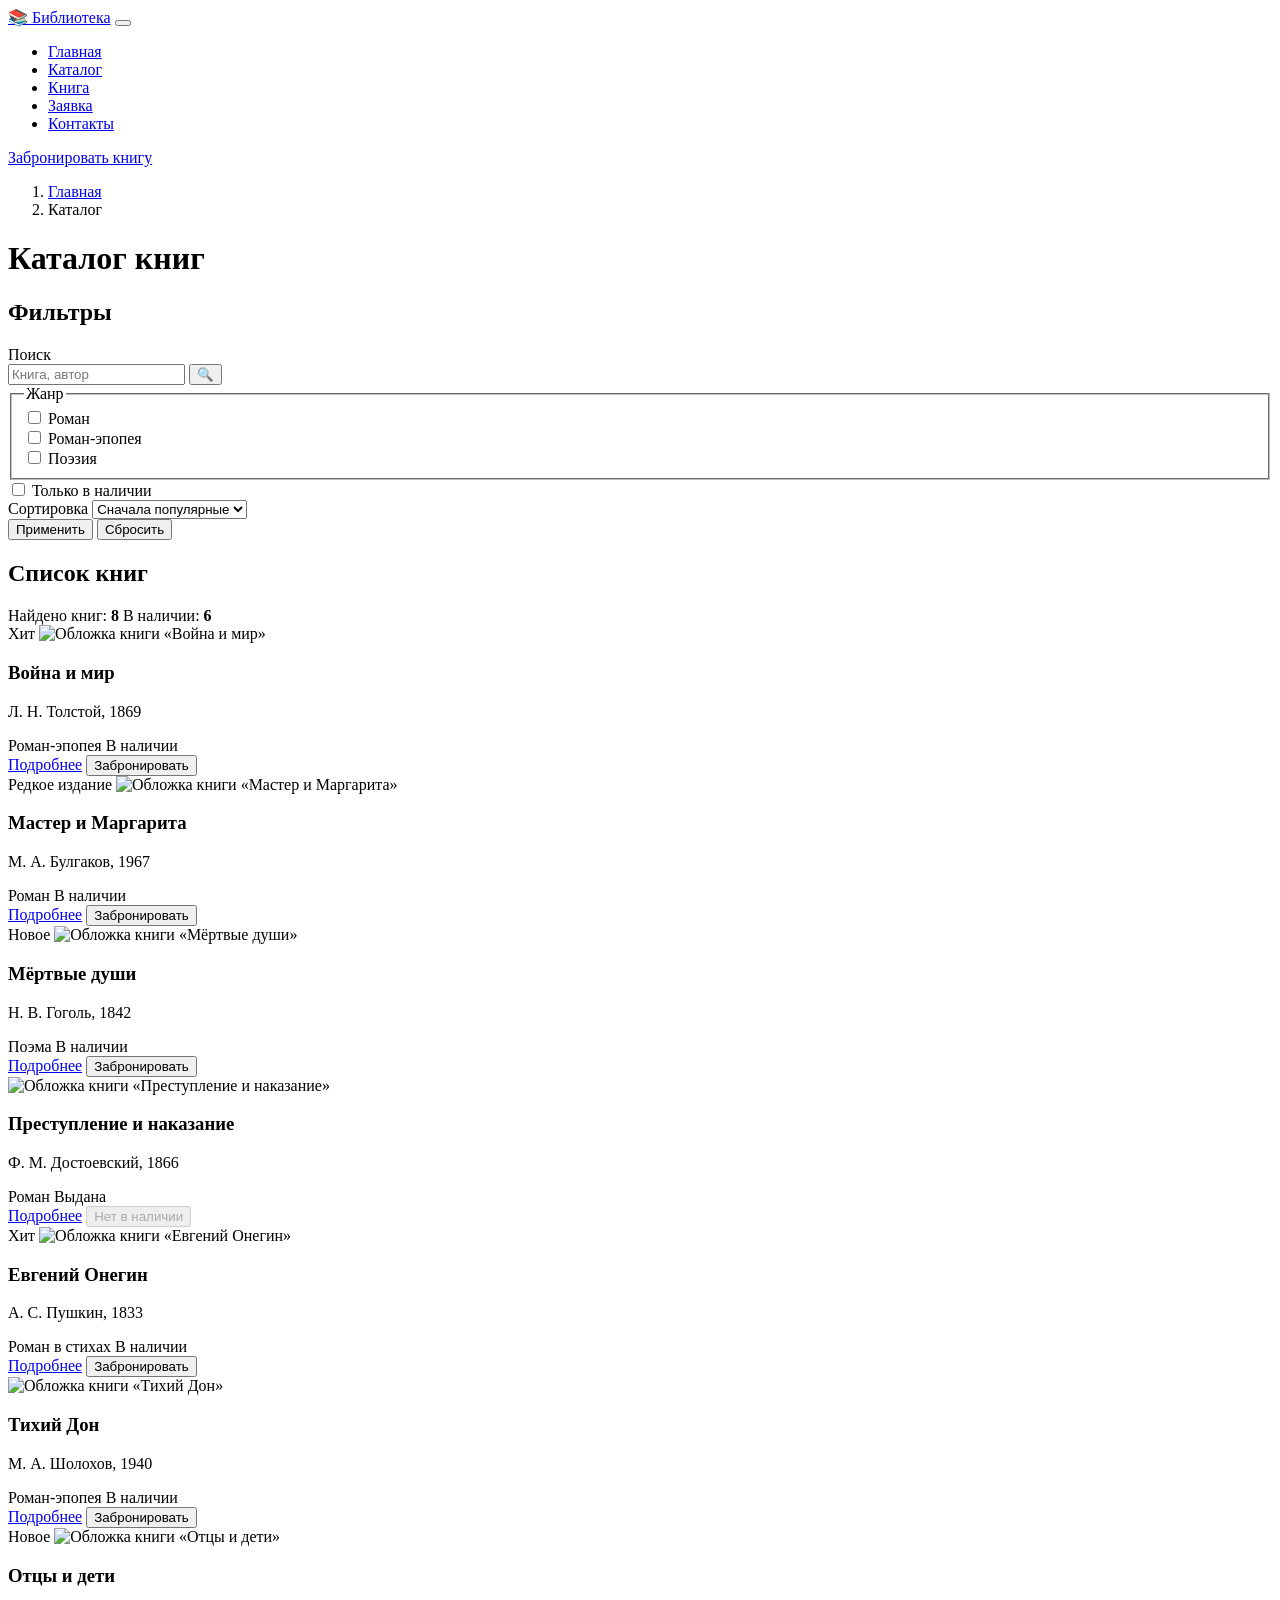
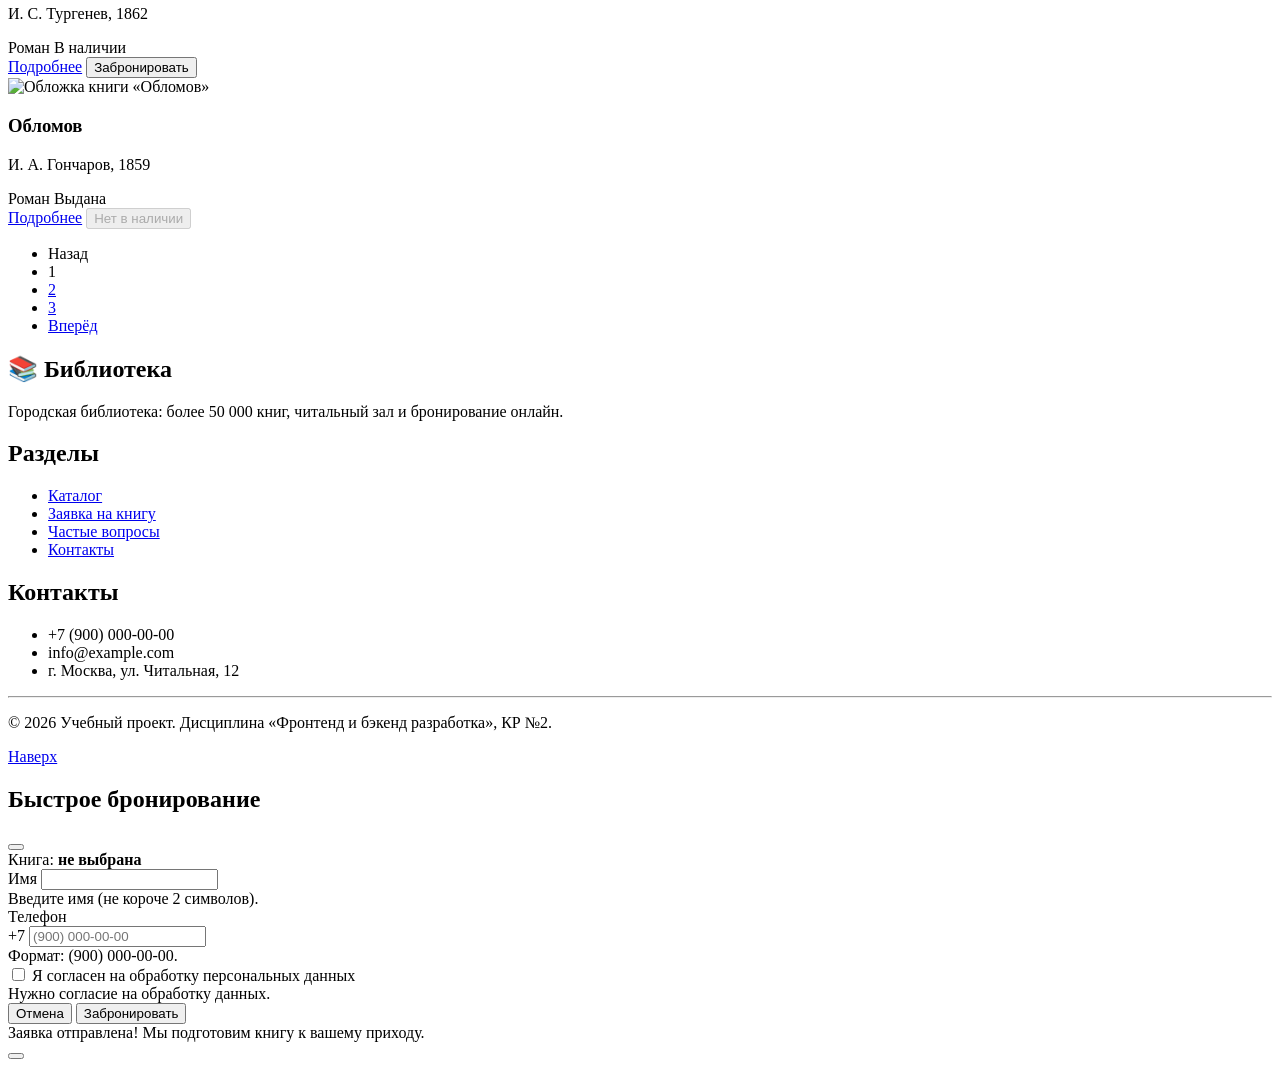
==== catalog.html @ 8d8e5b54 "feat: add catalog with filters, cards and pagination" ====
<!DOCTYPE html>
<html lang="ru">
<head>
  <meta charset="UTF-8">
  <meta name="viewport" content="width=device-width, initial-scale=1.0">
  <meta name="description" content="Каталог книг городской библиотеки: поиск, фильтры по жанру и наличию, бронирование.">
  <title>Каталог книг — Городская библиотека</title>

  <!-- Bootstrap подключён локально из папки vendor/, затем наш custom.css -->
  <link rel="stylesheet" href="vendor/bootstrap/css/bootstrap.min.css">
  <link rel="stylesheet" href="css/custom.css">
</head>
<body class="d-flex flex-column min-vh-100">
  <header class="site-header sticky-top">
    <nav class="navbar navbar-expand-lg" aria-label="Основная навигация">
      <div class="container">
        <a class="navbar-brand fw-bold" href="index.html">📚 Библиотека</a>

        <button class="navbar-toggler" type="button" data-bs-toggle="collapse" data-bs-target="#main-nav"
                aria-controls="main-nav" aria-expanded="false" aria-label="Открыть меню">
          <span class="navbar-toggler-icon"></span>
        </button>

        <div class="collapse navbar-collapse" id="main-nav">
          <ul class="navbar-nav ms-auto mb-2 mb-lg-0">
            <li class="nav-item"><a class="nav-link" href="index.html">Главная</a></li>
            <li class="nav-item"><a class="nav-link active" aria-current="page" href="catalog.html">Каталог</a></li>
            <li class="nav-item"><a class="nav-link" href="product.html">Книга</a></li>
            <li class="nav-item"><a class="nav-link" href="order.html">Заявка</a></li>
            <li class="nav-item"><a class="nav-link" href="contacts.html">Контакты</a></li>
          </ul>
          <a class="btn btn-primary ms-lg-3" href="order.html">Забронировать книгу</a>
        </div>
      </div>
    </nav>
  </header>

  <main class="container py-4 flex-grow-1">
    <nav aria-label="Хлебные крошки">
      <ol class="breadcrumb">
        <li class="breadcrumb-item"><a href="index.html">Главная</a></li>
        <li class="breadcrumb-item active" aria-current="page">Каталог</li>
      </ol>
    </nav>

    <h1 class="mb-4">Каталог книг</h1>

    <div class="row g-4">
      <aside class="col-12 col-lg-3">
        <div class="card catalog-filters">
          <div class="card-body">
            <h2 class="h5">Фильтры</h2>
            <form action="#" method="get">
              <label class="form-label" for="search">Поиск</label>
              <div class="input-group mb-3">
                <input class="form-control" id="search" name="q" type="search" placeholder="Книга, автор">
                <button class="btn btn-primary" type="submit" aria-label="Найти">🔍</button>
              </div>

              <fieldset class="mb-3">
                <legend class="fs-6 fw-semibold">Жанр</legend>
                <div class="form-check">
                  <input class="form-check-input" id="genre-novel" type="checkbox" name="genre" value="novel">
                  <label class="form-check-label" for="genre-novel">Роман</label>
                </div>
                <div class="form-check">
                  <input class="form-check-input" id="genre-epic" type="checkbox" name="genre" value="epic">
                  <label class="form-check-label" for="genre-epic">Роман-эпопея</label>
                </div>
                <div class="form-check">
                  <input class="form-check-input" id="genre-poetry" type="checkbox" name="genre" value="poetry">
                  <label class="form-check-label" for="genre-poetry">Поэзия</label>
                </div>
              </fieldset>

              <div class="form-check form-switch mb-3">
                <input class="form-check-input" id="in-stock" type="checkbox" role="switch" name="in-stock">
                <label class="form-check-label" for="in-stock">Только в наличии</label>
              </div>

              <label class="form-label" for="sort">Сортировка</label>
              <select class="form-select mb-3" id="sort" name="sort">
                <option value="popular">Сначала популярные</option>
                <option value="title">По названию</option>
                <option value="year">По году издания</option>
              </select>

              <div class="d-grid gap-2">
                <button class="btn btn-primary" type="submit">Применить</button>
                <button class="btn btn-outline-secondary" type="reset">Сбросить</button>
              </div>
            </form>
          </div>
        </div>
      </aside>

      <section class="col-12 col-lg-9" aria-labelledby="list-title">
        <h2 class="visually-hidden" id="list-title">Список книг</h2>
        <div class="alert alert-info d-flex justify-content-between flex-wrap gap-2" role="status">
          <span>Найдено книг: <strong>8</strong></span>
          <span>В наличии: <strong>6</strong></span>
        </div>

        <div class="row row-cols-2 row-cols-xl-3 g-3 g-md-4">
          <div class="col">
            <article class="card book-card h-100">
            <span class="badge text-bg-primary position-absolute top-0 start-0 m-2">Хит</span>
              <img class="card-img-top book-card__cover" src="images/tolstoy-war-and-peace.svg" alt="Обложка книги «Война и мир»" width="300" height="400" loading="lazy">
              <div class="card-body">
                <h3 class="card-title h5">Война и мир</h3>
                <p class="card-text text-body-secondary mb-2">Л. Н. Толстой, 1869</p>
                <span class="badge rounded-pill text-bg-light border">Роман-эпопея</span>
                <span class="badge rounded-pill text-bg-success">В наличии</span>
              </div>
              <div class="card-footer bg-transparent border-0 d-flex flex-wrap gap-2 pb-3">
                <a class="btn btn-outline-primary btn-sm" href="product.html">Подробнее</a>
                <button class="btn btn-primary btn-sm" type="button" data-bs-toggle="modal" data-bs-target="#order-modal" data-book="Война и мир">Забронировать</button>
              </div>
            </article>
          </div>

          <div class="col">
            <article class="card book-card book-card--rare h-100">
            <span class="badge text-bg-dark position-absolute top-0 start-0 m-2">Редкое издание</span>
              <img class="card-img-top book-card__cover" src="images/bulgakov-master.svg" alt="Обложка книги «Мастер и Маргарита»" width="300" height="400" loading="lazy">
              <div class="card-body">
                <h3 class="card-title h5">Мастер и Маргарита</h3>
                <p class="card-text text-body-secondary mb-2">М. А. Булгаков, 1967</p>
                <span class="badge rounded-pill text-bg-light border">Роман</span>
                <span class="badge rounded-pill text-bg-success">В наличии</span>
              </div>
              <div class="card-footer bg-transparent border-0 d-flex flex-wrap gap-2 pb-3">
                <a class="btn btn-outline-primary btn-sm" href="product.html">Подробнее</a>
                <button class="btn btn-primary btn-sm" type="button" data-bs-toggle="modal" data-bs-target="#order-modal" data-book="Мастер и Маргарита">Забронировать</button>
              </div>
            </article>
          </div>

          <div class="col">
            <article class="card book-card h-100">
            <span class="badge text-bg-success position-absolute top-0 start-0 m-2">Новое</span>
              <img class="card-img-top book-card__cover" src="images/gogol-dead-souls.svg" alt="Обложка книги «Мёртвые души»" width="300" height="400" loading="lazy">
              <div class="card-body">
                <h3 class="card-title h5">Мёртвые души</h3>
                <p class="card-text text-body-secondary mb-2">Н. В. Гоголь, 1842</p>
                <span class="badge rounded-pill text-bg-light border">Поэма</span>
                <span class="badge rounded-pill text-bg-success">В наличии</span>
              </div>
              <div class="card-footer bg-transparent border-0 d-flex flex-wrap gap-2 pb-3">
                <a class="btn btn-outline-primary btn-sm" href="product.html">Подробнее</a>
                <button class="btn btn-primary btn-sm" type="button" data-bs-toggle="modal" data-bs-target="#order-modal" data-book="Мёртвые души">Забронировать</button>
              </div>
            </article>
          </div>

          <div class="col">
            <article class="card book-card book-card--unavailable h-100">
              <img class="card-img-top book-card__cover" src="images/dostoevsky-crime.svg" alt="Обложка книги «Преступление и наказание»" width="300" height="400" loading="lazy">
              <div class="card-body">
                <h3 class="card-title h5">Преступление и наказание</h3>
                <p class="card-text text-body-secondary mb-2">Ф. М. Достоевский, 1866</p>
                <span class="badge rounded-pill text-bg-light border">Роман</span>
                <span class="badge rounded-pill text-bg-secondary">Выдана</span>
              </div>
              <div class="card-footer bg-transparent border-0 d-flex flex-wrap gap-2 pb-3">
                <a class="btn btn-outline-primary btn-sm" href="product.html">Подробнее</a>
                <button class="btn btn-primary btn-sm" type="button" disabled>Нет в наличии</button>
              </div>
            </article>
          </div>

          <div class="col">
            <article class="card book-card h-100">
            <span class="badge text-bg-primary position-absolute top-0 start-0 m-2">Хит</span>
              <img class="card-img-top book-card__cover" src="images/pushkin-onegin.svg" alt="Обложка книги «Евгений Онегин»" width="300" height="400" loading="lazy">
              <div class="card-body">
                <h3 class="card-title h5">Евгений Онегин</h3>
                <p class="card-text text-body-secondary mb-2">А. С. Пушкин, 1833</p>
                <span class="badge rounded-pill text-bg-light border">Роман в стихах</span>
                <span class="badge rounded-pill text-bg-success">В наличии</span>
              </div>
              <div class="card-footer bg-transparent border-0 d-flex flex-wrap gap-2 pb-3">
                <a class="btn btn-outline-primary btn-sm" href="product.html">Подробнее</a>
                <button class="btn btn-primary btn-sm" type="button" data-bs-toggle="modal" data-bs-target="#order-modal" data-book="Евгений Онегин">Забронировать</button>
              </div>
            </article>
          </div>

          <div class="col">
            <article class="card book-card h-100">
              <img class="card-img-top book-card__cover" src="images/sholokhov-don.svg" alt="Обложка книги «Тихий Дон»" width="300" height="400" loading="lazy">
              <div class="card-body">
                <h3 class="card-title h5">Тихий Дон</h3>
                <p class="card-text text-body-secondary mb-2">М. А. Шолохов, 1940</p>
                <span class="badge rounded-pill text-bg-light border">Роман-эпопея</span>
                <span class="badge rounded-pill text-bg-success">В наличии</span>
              </div>
              <div class="card-footer bg-transparent border-0 d-flex flex-wrap gap-2 pb-3">
                <a class="btn btn-outline-primary btn-sm" href="product.html">Подробнее</a>
                <button class="btn btn-primary btn-sm" type="button" data-bs-toggle="modal" data-bs-target="#order-modal" data-book="Тихий Дон">Забронировать</button>
              </div>
            </article>
          </div>

          <div class="col">
            <article class="card book-card h-100">
            <span class="badge text-bg-success position-absolute top-0 start-0 m-2">Новое</span>
              <img class="card-img-top book-card__cover" src="images/turgenev-fathers.svg" alt="Обложка книги «Отцы и дети»" width="300" height="400" loading="lazy">
              <div class="card-body">
                <h3 class="card-title h5">Отцы и дети</h3>
                <p class="card-text text-body-secondary mb-2">И. С. Тургенев, 1862</p>
                <span class="badge rounded-pill text-bg-light border">Роман</span>
                <span class="badge rounded-pill text-bg-success">В наличии</span>
              </div>
              <div class="card-footer bg-transparent border-0 d-flex flex-wrap gap-2 pb-3">
                <a class="btn btn-outline-primary btn-sm" href="product.html">Подробнее</a>
                <button class="btn btn-primary btn-sm" type="button" data-bs-toggle="modal" data-bs-target="#order-modal" data-book="Отцы и дети">Забронировать</button>
              </div>
            </article>
          </div>

          <div class="col">
            <article class="card book-card book-card--unavailable h-100">
              <img class="card-img-top book-card__cover" src="images/goncharov-oblomov.svg" alt="Обложка книги «Обломов»" width="300" height="400" loading="lazy">
              <div class="card-body">
                <h3 class="card-title h5">Обломов</h3>
                <p class="card-text text-body-secondary mb-2">И. А. Гончаров, 1859</p>
                <span class="badge rounded-pill text-bg-light border">Роман</span>
                <span class="badge rounded-pill text-bg-secondary">Выдана</span>
              </div>
              <div class="card-footer bg-transparent border-0 d-flex flex-wrap gap-2 pb-3">
                <a class="btn btn-outline-primary btn-sm" href="product.html">Подробнее</a>
                <button class="btn btn-primary btn-sm" type="button" disabled>Нет в наличии</button>
              </div>
            </article>
          </div>
        </div>

        <nav class="mt-5" aria-label="Страницы каталога">
          <ul class="pagination justify-content-center">
            <li class="page-item disabled"><span class="page-link">Назад</span></li>
            <li class="page-item active" aria-current="page"><span class="page-link">1</span></li>
            <li class="page-item"><a class="page-link" href="#">2</a></li>
            <li class="page-item"><a class="page-link" href="#">3</a></li>
            <li class="page-item"><a class="page-link" href="#">Вперёд</a></li>
          </ul>
        </nav>
      </section>
    </div>
  </main>

  <footer class="site-footer mt-auto pt-5 pb-3">
    <div class="container">
      <div class="row g-4">
        <div class="col-12 col-md-4">
          <h2 class="h5">📚 Библиотека</h2>
          <p class="mb-0">Городская библиотека: более 50 000 книг, читальный зал и бронирование онлайн.</p>
        </div>
        <div class="col-6 col-md-4">
          <h2 class="h5">Разделы</h2>
          <ul class="list-unstyled mb-0">
            <li><a href="catalog.html">Каталог</a></li>
            <li><a href="order.html">Заявка на книгу</a></li>
            <li><a href="index.html#faq">Частые вопросы</a></li>
            <li><a href="contacts.html">Контакты</a></li>
          </ul>
        </div>
        <div class="col-6 col-md-4">
          <h2 class="h5">Контакты</h2>
          <ul class="list-unstyled mb-0">
            <li>+7 (900) 000-00-00</li>
            <li>info@example.com</li>
            <li>г. Москва, ул. Читальная, 12</li>
          </ul>
        </div>
      </div>
      <hr>
      <p class="small mb-0">&copy; 2026 Учебный проект. Дисциплина «Фронтенд и бэкенд разработка», КР №2.</p>
    </div>
  </footer>

  <a class="btn btn-primary position-fixed bottom-0 end-0 m-3 z-3" href="#">Наверх</a>

  <!-- Модальное окно быстрого бронирования (Bootstrap modal) -->
  <div class="modal fade" id="order-modal" tabindex="-1" aria-labelledby="order-modal-title" aria-hidden="true">
    <div class="modal-dialog modal-dialog-centered">
      <div class="modal-content">
        <form class="needs-validation" action="#" method="post" novalidate>
          <div class="modal-header">
            <h2 class="modal-title fs-5" id="order-modal-title">Быстрое бронирование</h2>
            <button class="btn-close" type="button" data-bs-dismiss="modal" aria-label="Закрыть"></button>
          </div>

          <div class="modal-body">
            <div class="alert alert-light border py-2">Книга: <strong data-book-name>не выбрана</strong></div>
            <input id="modal-book" name="book" type="hidden">

            <div class="mb-3">
              <label class="form-label" for="modal-name">Имя</label>
              <input class="form-control" id="modal-name" name="name" type="text" minlength="2" autocomplete="name" required>
              <div class="invalid-feedback">Введите имя (не короче 2 символов).</div>
            </div>

            <div class="mb-3">
              <label class="form-label" for="modal-phone">Телефон</label>
              <div class="input-group has-validation">
                <span class="input-group-text">+7</span>
                <input class="form-control" id="modal-phone" name="phone" type="tel" inputmode="tel" placeholder="(900) 000-00-00"
                       pattern="\(\d{3}\) \d{3}-\d{2}-\d{2}" autocomplete="tel-national" required>
                <div class="invalid-feedback">Формат: (900) 000-00-00.</div>
              </div>
            </div>

            <div class="form-check">
              <input class="form-check-input" id="modal-agreement" name="agreement" type="checkbox" required>
              <label class="form-check-label" for="modal-agreement">Я согласен на обработку персональных данных</label>
              <div class="invalid-feedback">Нужно согласие на обработку данных.</div>
            </div>
          </div>

          <div class="modal-footer">
            <button class="btn btn-outline-secondary" type="button" data-bs-dismiss="modal">Отмена</button>
            <button class="btn btn-primary" type="submit">Забронировать</button>
          </div>
        </form>
      </div>
    </div>
  </div>

  <!-- Всплывающее уведомление (Bootstrap toast) — показывается после отправки формы -->
  <div class="toast-container position-fixed bottom-0 start-50 translate-middle-x p-3">
    <div class="toast align-items-center text-bg-success border-0" id="success-toast" role="status" aria-live="polite" aria-atomic="true">
      <div class="d-flex">
        <div class="toast-body">Заявка отправлена! Мы подготовим книгу к вашему приходу.</div>
        <button class="btn-close btn-close-white me-2 m-auto" type="button" data-bs-dismiss="toast" aria-label="Закрыть"></button>
      </div>
    </div>
  </div>

  <script src="vendor/bootstrap/js/bootstrap.bundle.min.js"></script>
  <script src="js/main.js"></script>
</body>
</html>
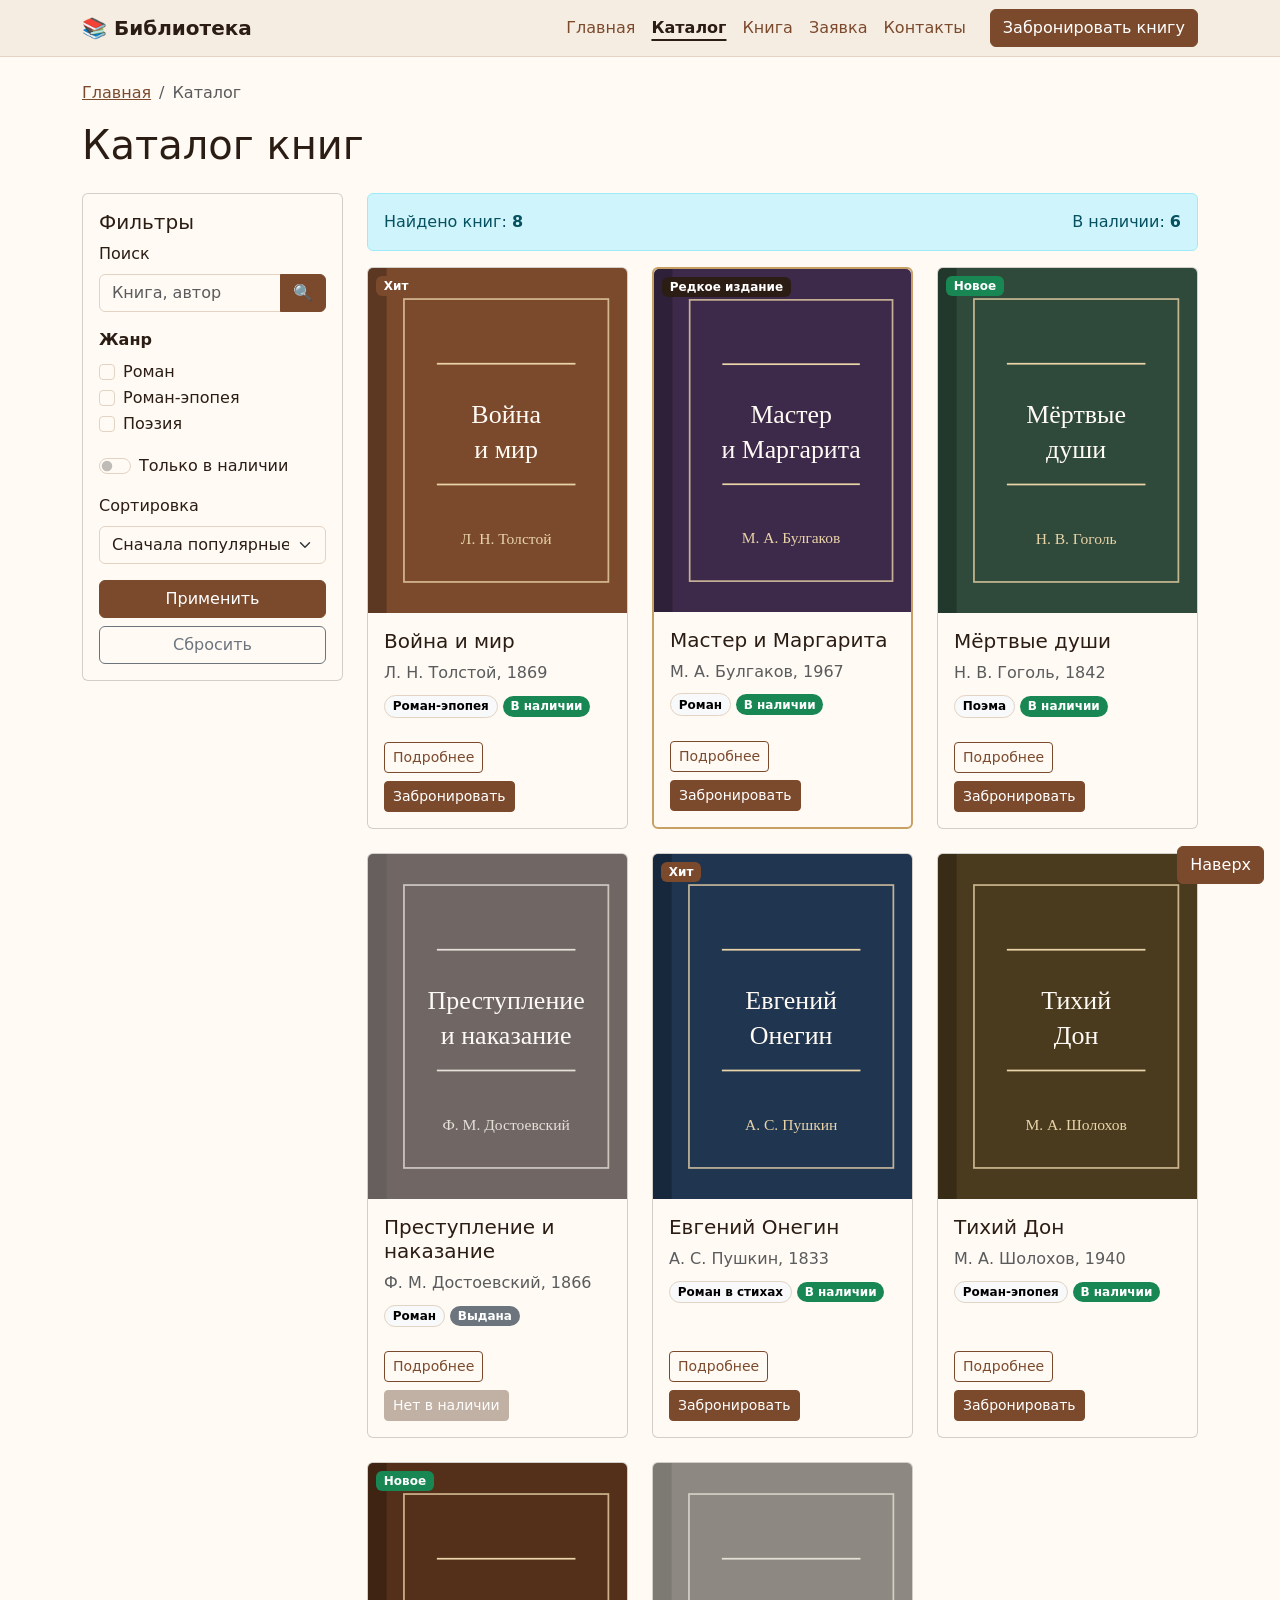
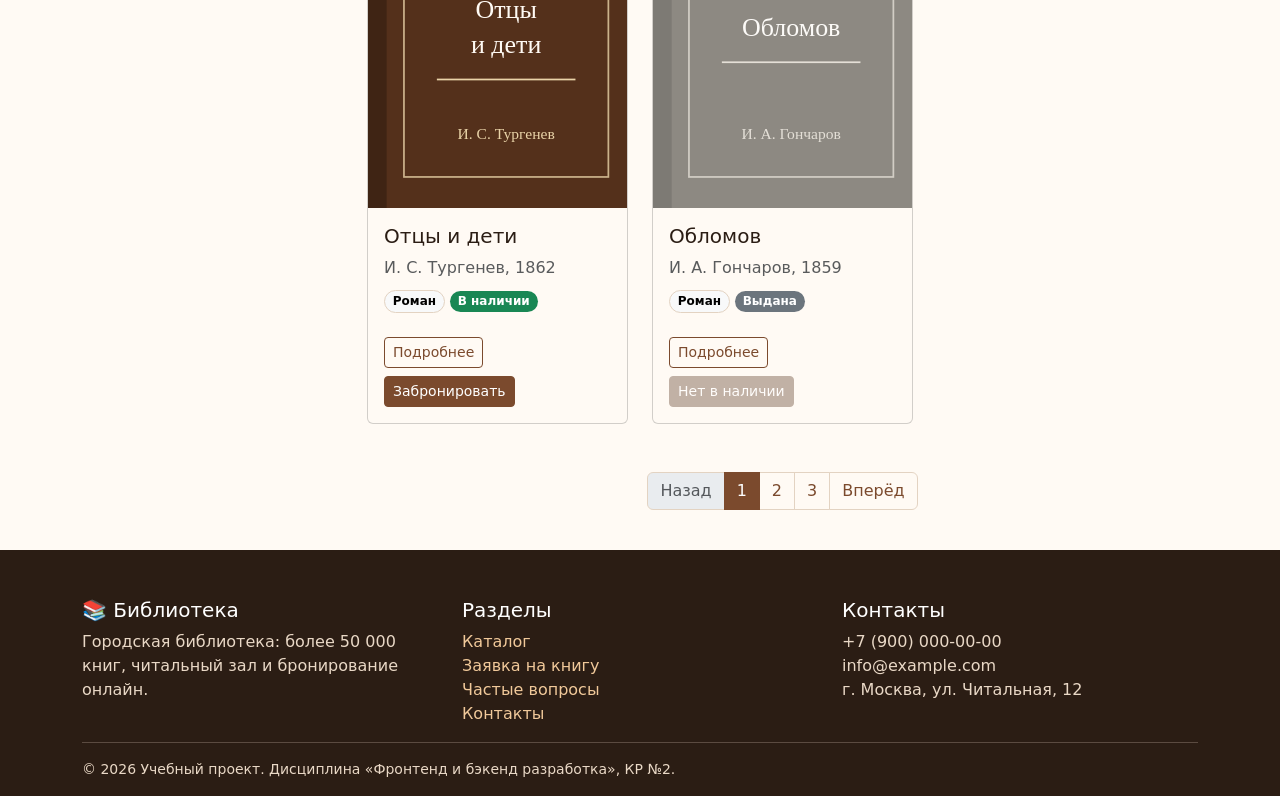
==== commit e694df3a: "refactor: remove comments from code" ====
--- a/catalog.html
+++ b/catalog.html
@@ -6,7 +6,6 @@
   <meta name="description" content="Каталог книг городской библиотеки: поиск, фильтры по жанру и наличию, бронирование.">
   <title>Каталог книг — Городская библиотека</title>
 
-  <!-- Bootstrap подключён локально из папки vendor/, затем наш custom.css -->
   <link rel="stylesheet" href="vendor/bootstrap/css/bootstrap.min.css">
   <link rel="stylesheet" href="css/custom.css">
 </head>
@@ -281,7 +280,6 @@
 
   <a class="btn btn-primary position-fixed bottom-0 end-0 m-3 z-3" href="#">Наверх</a>
 
-  <!-- Модальное окно быстрого бронирования (Bootstrap modal) -->
   <div class="modal fade" id="order-modal" tabindex="-1" aria-labelledby="order-modal-title" aria-hidden="true">
     <div class="modal-dialog modal-dialog-centered">
       <div class="modal-content">
@@ -327,7 +325,6 @@
     </div>
   </div>
 
-  <!-- Всплывающее уведомление (Bootstrap toast) — показывается после отправки формы -->
   <div class="toast-container position-fixed bottom-0 start-50 translate-middle-x p-3">
     <div class="toast align-items-center text-bg-success border-0" id="success-toast" role="status" aria-live="polite" aria-atomic="true">
       <div class="d-flex">
--- a/css/custom.css
+++ b/css/custom.css
@@ -0,0 +1,226 @@
+:root {
+  --color-bg: #fffaf4;
+  --color-text: #2b1d14;
+  --color-primary: #7b4a2d;
+  --color-primary-dark: #54301b;
+  --color-surface: #f6ede2;
+  --color-dark: #2b1d14;
+
+  --bs-body-bg: var(--color-bg);
+  --bs-body-color: var(--color-text);
+  --bs-primary: #7b4a2d;
+  --bs-primary-rgb: 123, 74, 45;
+  --bs-dark-rgb: 43, 29, 20;
+  --bs-link-color-rgb: 123, 74, 45;
+  --bs-link-hover-color-rgb: 84, 48, 27;
+  --bs-border-color: #e3d3c2;
+}
+
+.btn-primary {
+  --bs-btn-bg: var(--color-primary);
+  --bs-btn-border-color: var(--color-primary);
+  --bs-btn-hover-bg: var(--color-primary-dark);
+  --bs-btn-hover-border-color: var(--color-primary-dark);
+  --bs-btn-active-bg: var(--color-primary-dark);
+  --bs-btn-active-border-color: var(--color-primary-dark);
+  --bs-btn-disabled-bg: #a08a7b;
+  --bs-btn-disabled-border-color: #a08a7b;
+}
+
+.btn-outline-primary {
+  --bs-btn-color: var(--color-primary);
+  --bs-btn-border-color: var(--color-primary);
+  --bs-btn-hover-bg: var(--color-primary);
+  --bs-btn-hover-border-color: var(--color-primary);
+  --bs-btn-hover-color: #ffffff;
+  --bs-btn-active-bg: var(--color-primary-dark);
+  --bs-btn-active-border-color: var(--color-primary-dark);
+  --bs-btn-active-color: #ffffff;
+}
+
+.form-control:focus,
+.form-select:focus,
+.form-check-input:focus {
+  border-color: var(--color-primary);
+  box-shadow: 0 0 0 0.25rem rgba(123, 74, 45, 0.25);
+}
+
+.form-check-input:checked {
+  background-color: var(--color-primary);
+  border-color: var(--color-primary);
+}
+
+.pagination {
+  --bs-pagination-color: var(--color-primary);
+  --bs-pagination-hover-color: var(--color-primary-dark);
+  --bs-pagination-active-bg: var(--color-primary);
+  --bs-pagination-active-border-color: var(--color-primary);
+}
+
+.nav-tabs .nav-link {
+  color: var(--color-primary);
+}
+
+.nav-tabs .nav-link.active {
+  color: var(--color-text);
+}
+
+.accordion {
+  --bs-accordion-active-bg: var(--color-surface);
+  --bs-accordion-active-color: var(--color-primary-dark);
+  --bs-accordion-btn-focus-box-shadow: 0 0 0 0.25rem rgba(123, 74, 45, 0.25);
+}
+
+.site-header {
+  background-color: var(--color-surface);
+  border-bottom: 1px solid var(--bs-border-color);
+}
+
+.site-header .navbar {
+  --bs-navbar-color: var(--color-primary);
+  --bs-navbar-hover-color: var(--color-primary-dark);
+  --bs-navbar-active-color: var(--color-text);
+  --bs-navbar-brand-color: var(--color-text);
+  --bs-navbar-brand-hover-color: var(--color-primary);
+}
+
+.site-header .nav-link.active {
+  font-weight: 600;
+  text-decoration: underline;
+  text-underline-offset: 6px;
+  text-decoration-thickness: 2px;
+}
+
+.hero {
+  color: #fffaf4;
+  background-color: var(--color-dark);
+  background-image: radial-gradient(circle at 80% 50%, rgba(123, 74, 45, 0.55), transparent 60%);
+}
+
+.hero .lead {
+  color: #e9d8c6;
+}
+
+.hero__image {
+  box-shadow: 0 1rem 2.5rem rgba(0, 0, 0, 0.5);
+}
+
+.advantage-card__icon {
+  display: grid;
+  place-items: center;
+  width: 3rem;
+  height: 3rem;
+  font-size: 1.5rem;
+  background-color: var(--color-surface);
+  border-radius: 50%;
+}
+
+.book-card__cover {
+  height: auto;
+  aspect-ratio: 3 / 4;
+  object-fit: cover;
+}
+
+@media (max-width: 575.98px) {
+  .book-card .card-title {
+    font-size: 1rem;
+  }
+
+  .book-card .card-text {
+    font-size: 0.875rem;
+  }
+}
+
+.book-card {
+  transition: transform 0.2s ease, box-shadow 0.2s ease;
+}
+
+.book-card:hover {
+  transform: translateY(-4px);
+  box-shadow: 0 0.75rem 1.5rem rgba(43, 29, 20, 0.15);
+}
+
+.book-card:focus-within {
+  border-color: var(--color-primary);
+}
+
+.book-card--rare {
+  border: 2px solid #c9a063;
+}
+
+.book-card--unavailable .book-card__cover {
+  filter: grayscale(0.8);
+  opacity: 0.7;
+}
+
+.book-card--unavailable:hover {
+  transform: none;
+}
+
+.book-terms {
+  background-color: var(--color-surface);
+}
+
+.book-cover {
+  width: 100%;
+  max-width: 360px;
+}
+
+.events-carousel__slide {
+  min-height: 260px;
+  color: #fffaf4;
+}
+
+.events-carousel__slide--1 { background-color: #54301b; }
+.events-carousel__slide--2 { background-color: #3d2a4a; }
+.events-carousel__slide--3 { background-color: #2f4a3a; }
+
+.events-carousel__content {
+  max-width: 640px;
+  margin: 0 auto;
+  padding: 3rem 4.5rem 3.5rem;
+  text-align: center;
+}
+
+@media (min-width: 992px) {
+  .catalog-filters {
+    position: sticky;
+    top: 5.5rem;
+  }
+}
+
+.specs-table th[scope="row"] {
+  width: 45%;
+  font-weight: 600;
+}
+
+.site-footer {
+  color: #e9d8c6;
+  background-color: var(--color-dark);
+}
+
+.site-footer h2 {
+  color: #ffffff;
+}
+
+.site-footer a {
+  color: #f1c99a;
+  text-decoration: none;
+}
+
+.site-footer a:hover {
+  color: #ffffff;
+  text-decoration: underline;
+}
+
+a:focus-visible,
+.btn:focus-visible {
+  outline: 3px solid var(--color-primary-dark);
+  outline-offset: 2px;
+  box-shadow: none;
+}
+
+.hero .btn:focus-visible,
+.site-footer a:focus-visible {
+  outline-color: #f1c99a;
+}
